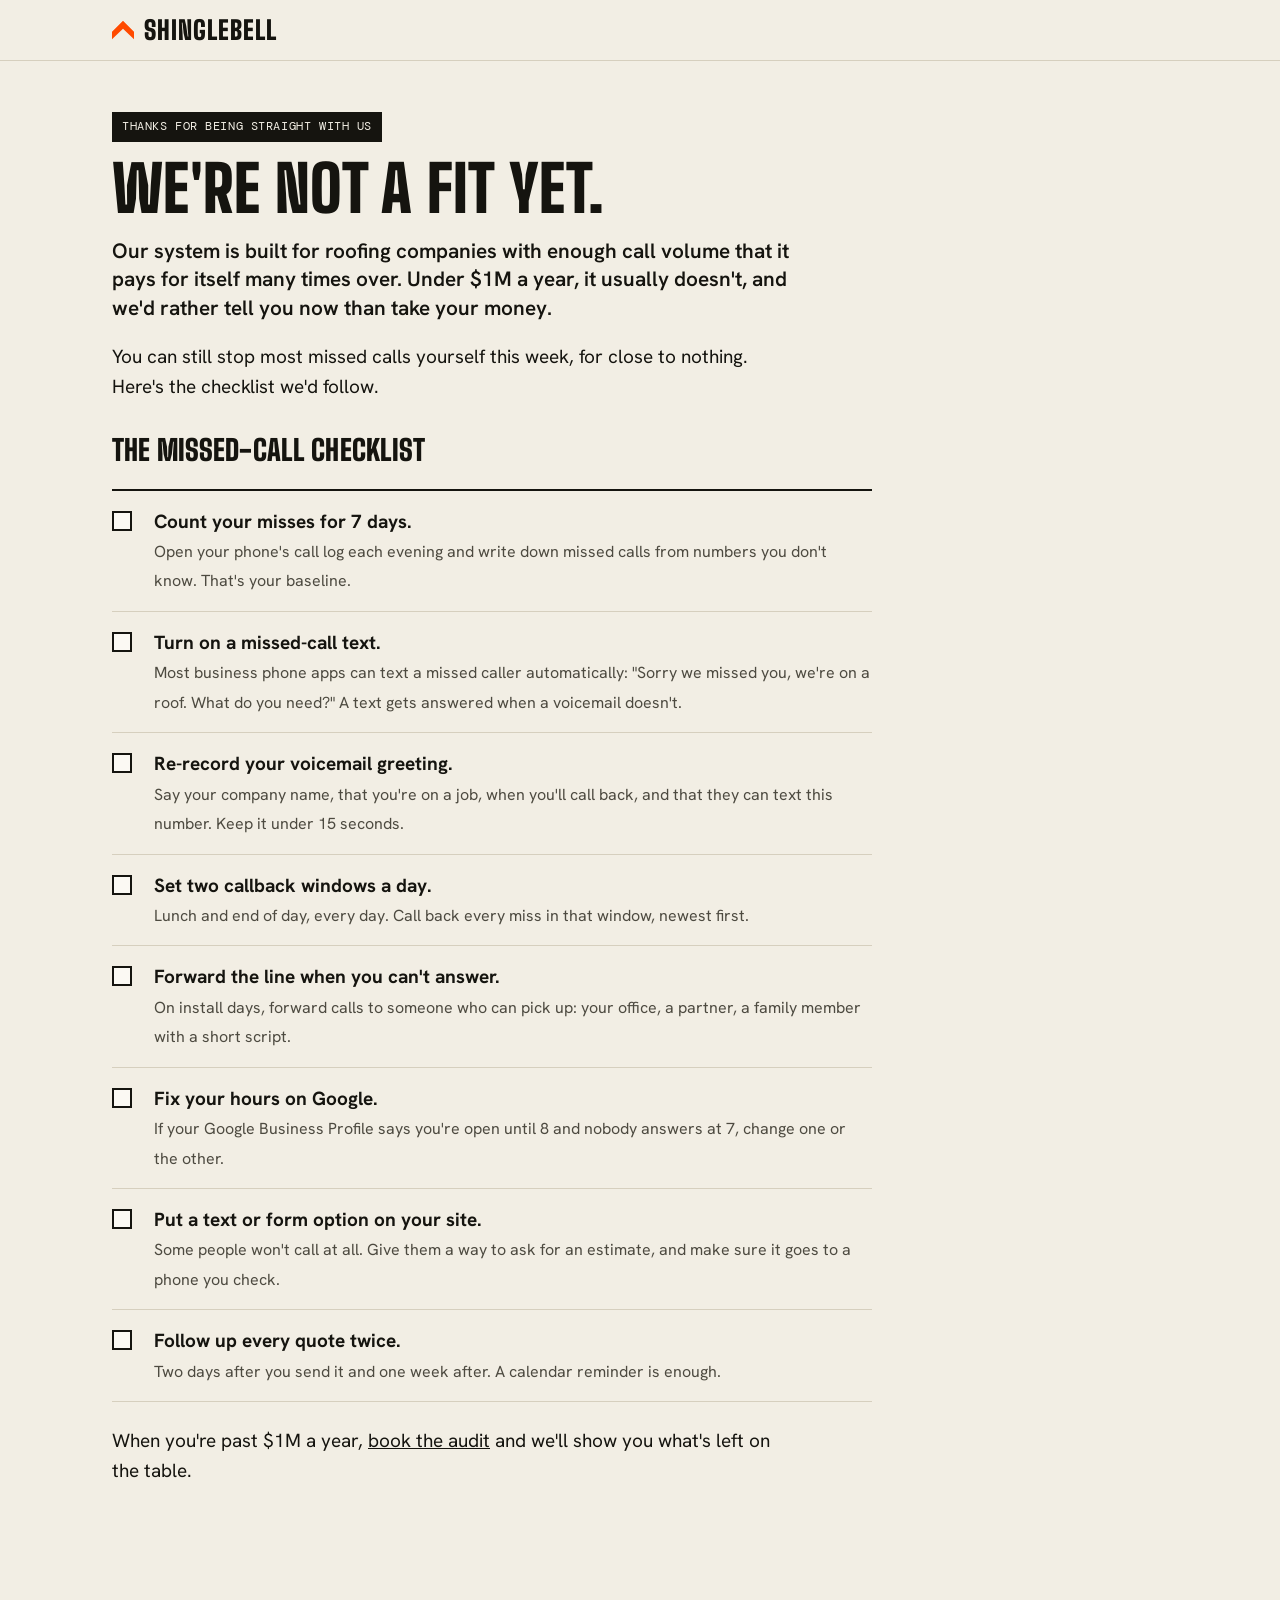
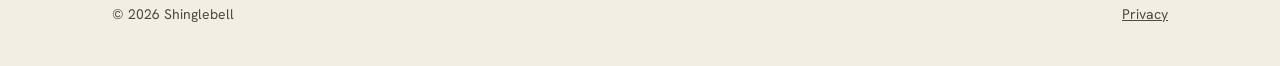
==== not-a-fit.html @ 2c83769a "Shinglebell landing page and dashboard (test link) Co-Authored-By: Claude Fable 5.2 <noreply@anthrop" ====
<!doctype html>
<html lang="en">
<head>
<meta charset="utf-8">
<meta name="viewport" content="width=device-width, initial-scale=1">
<title>Not a fit yet: the free missed-call checklist</title>
<meta name="robots" content="noindex">
<link rel="preconnect" href="https://fonts.googleapis.com">
<link rel="preconnect" href="https://fonts.gstatic.com" crossorigin>
<link href="https://fonts.googleapis.com/css2?family=Big+Shoulders+Display:wght@800;900&family=DM+Mono:wght@400;500&family=Hanken+Grotesk:wght@400;600&display=swap" rel="stylesheet">
<link rel="stylesheet" href="styles.css">
</head>
<body>
<div class="bar"><div class="wrap">
  <a class="mark" href="index.html"><i aria-hidden="true"></i><span data-brand>Shinglebell</span></a>
</div></div>

<main class="plain"><div class="wrap">
  <span class="tag">Thanks for being straight with us</span>
  <h1>We're not a fit yet.</h1>
  <div class="prose">
    <p class="punch">Our system is built for roofing companies with enough call volume that it pays for itself many times over. Under $1M a year, it usually doesn't, and we'd rather tell you now than take your money.</p>
    <p>You can still stop most missed calls yourself this week, for close to nothing. Here's the checklist we'd follow.</p>
  </div>

  <h2>The missed-call checklist</h2>
  <ul class="todo">
    <li><div><b>Count your misses for 7 days.</b><span>Open your phone's call log each evening and write down missed calls from numbers you don't know. That's your baseline.</span></div></li>
    <li><div><b>Turn on a missed-call text.</b><span>Most business phone apps can text a missed caller automatically: "Sorry we missed you, we're on a roof. What do you need?" A text gets answered when a voicemail doesn't.</span></div></li>
    <li><div><b>Re-record your voicemail greeting.</b><span>Say your company name, that you're on a job, when you'll call back, and that they can text this number. Keep it under 15 seconds.</span></div></li>
    <li><div><b>Set two callback windows a day.</b><span>Lunch and end of day, every day. Call back every miss in that window, newest first.</span></div></li>
    <li><div><b>Forward the line when you can't answer.</b><span>On install days, forward calls to someone who can pick up: your office, a partner, a family member with a short script.</span></div></li>
    <li><div><b>Fix your hours on Google.</b><span>If your Google Business Profile says you're open until 8 and nobody answers at 7, change one or the other.</span></div></li>
    <li><div><b>Put a text or form option on your site.</b><span>Some people won't call at all. Give them a way to ask for an estimate, and make sure it goes to a phone you check.</span></div></li>
    <li><div><b>Follow up every quote twice.</b><span>Two days after you send it and one week after. A calendar reminder is enough.</span></div></li>
  </ul>

  <p class="prose">When you're past $1M a year, <a href="index.html">book the audit</a> and we'll show you what's left on the table.</p>
</div></main>

<footer><div class="wrap">
  <span>© <span id="year">2026</span> <span data-brand>Shinglebell</span></span>
  <a href="privacy.html">Privacy</a>
</div></footer>
<script src="config.js"></script>
<script src="app.js"></script>
</body>
</html>
---- styles.css ----
:root {
  --paper: #f2eee4;
  --chalk: #fbf9f3;
  --ink: #15140f;
  --ink-2: #4d4a40;
  --line: #d6cfbe;
  --hivis: #ff4a00;
  --asphalt: #1a1916;
  --asphalt-2: #2a2824;
  --display: "Big Shoulders Display", "Arial Narrow", Impact, sans-serif;
  --body: "Hanken Grotesk", "Helvetica Neue", Arial, sans-serif;
  --mono: "DM Mono", ui-monospace, Menlo, monospace;
  --gutter: 20px;
  --max: 1120px;
  --shingle: url("data:image/svg+xml,%3Csvg xmlns='http://www.w3.org/2000/svg' width='72' height='44'%3E%3Cpath d='M0 .5h72M0 22.5h72M.5 0v22M36.5 22v22' fill='none' stroke='%2315140f' stroke-opacity='.08'/%3E%3C/svg%3E");
}

*,
*::before,
*::after { box-sizing: border-box; }

html { scroll-behavior: smooth; -webkit-text-size-adjust: 100%; }

body {
  margin: 0;
  background: var(--paper);
  color: var(--ink);
  font-family: var(--body);
  font-size: 18px;
  line-height: 1.55;
  overflow-x: hidden;
}

img, svg { max-width: 100%; display: block; }
a { color: inherit; }
p { margin: 0 0 1em; }
h1, h2, h3 { margin: 0; font-family: var(--display); text-transform: uppercase; letter-spacing: 0.005em; line-height: 0.95; }

.wrap { max-width: var(--max); margin: 0 auto; padding: 0 var(--gutter); }

/* ---------- top bar ---------- */
.bar {
  position: sticky; top: 0; z-index: 30;
  background: rgba(242, 238, 228, 0.92);
  backdrop-filter: blur(8px);
  border-bottom: 1px solid var(--line);
}
.bar .wrap { display: flex; align-items: center; justify-content: space-between; height: 60px; }
.mark { display: flex; align-items: center; gap: 10px; text-decoration: none; font-family: var(--display); font-weight: 900; font-size: 26px; letter-spacing: 0.04em; text-transform: uppercase; }
.mark i { width: 22px; height: 22px; background: var(--hivis); clip-path: polygon(50% 8%, 100% 58%, 100% 92%, 50% 44%, 0 92%, 0 58%); }

/* ---------- buttons ---------- */
.btn {
  display: inline-flex; align-items: center; justify-content: center; gap: 10px;
  min-height: 56px; padding: 14px 26px;
  background: var(--hivis); color: var(--ink);
  font-family: var(--display); font-weight: 800; font-size: 22px; letter-spacing: 0.03em; text-transform: uppercase; text-decoration: none;
  border: 2px solid var(--ink); border-radius: 2px;
  box-shadow: 5px 5px 0 var(--ink);
  cursor: pointer;
  transition: transform 0.12s ease, box-shadow 0.12s ease;
}
.btn:hover { transform: translate(-2px, -2px); box-shadow: 7px 7px 0 var(--ink); }
.btn:active { transform: translate(3px, 3px); box-shadow: 2px 2px 0 var(--ink); }
.btn:focus-visible, .pick:focus-visible, a:focus-visible { outline: 3px solid var(--ink); outline-offset: 3px; }
.btn { text-align: center; line-height: 1.05; }
.btn.wide { width: 100%; max-width: 460px; font-size: 21px; padding: 14px 16px; }
.btn.small { min-height: 40px; padding: 6px 14px; font-size: 17px; box-shadow: 3px 3px 0 var(--ink); }
.btn.small:hover { box-shadow: 4px 4px 0 var(--ink); }
.on-dark .btn { border-color: var(--chalk); box-shadow: 5px 5px 0 var(--chalk); }

/* ---------- hero ---------- */
.hero { position: relative; padding: 44px 0 56px; border-bottom: 2px solid var(--ink); }
.hero::before {
  content: ""; position: absolute; inset: 0; background: var(--shingle);
  -webkit-mask-image: linear-gradient(200deg, #000 0%, transparent 62%);
  mask-image: linear-gradient(200deg, #000 0%, transparent 62%);
  pointer-events: none;
}
.hero .wrap { position: relative; display: grid; gap: 40px; }
.tag {
  display: inline-block; margin-bottom: 18px; padding: 6px 10px;
  font-family: var(--mono); font-size: 11.5px; letter-spacing: 0.05em; text-transform: uppercase;
  background: var(--ink); color: var(--paper);
}
h1 { font-weight: 900; font-size: clamp(2.7rem, 11.5vw, 5.6rem); line-height: 0.9; }
h1 em { font-style: normal; background: linear-gradient(transparent 62%, var(--hivis) 62%, var(--hivis) 94%, transparent 94%); }
.lede { margin: 22px 0 28px; max-width: 34em; font-size: 1.12rem; color: var(--ink-2); }
.lede strong { color: var(--ink); }
.fine { margin: 18px 0 0; font-family: var(--mono); font-size: 13px; line-height: 1.5; color: var(--ink-2); }

/* call log illustration */
.log {
  background: var(--chalk); border: 2px solid var(--ink); box-shadow: 8px 8px 0 var(--ink);
  max-width: 420px; width: 100%; justify-self: start;
  transform: rotate(-1.2deg);
}
.log header { display: flex; justify-content: space-between; padding: 10px 14px; border-bottom: 2px solid var(--ink); font-family: var(--mono); font-size: 12px; letter-spacing: 0.08em; text-transform: uppercase; }
.log ol { list-style: none; margin: 0; padding: 0; }
.log li { display: grid; grid-template-columns: 96px 1fr; gap: 12px; align-items: baseline; padding: 12px 14px; border-bottom: 1px dashed var(--line); }
.log time { font-family: var(--mono); font-size: 13px; color: var(--ink-2); }
.log b { display: block; font-family: var(--display); font-size: 22px; font-weight: 800; text-transform: uppercase; line-height: 1; }
.log span { font-size: 14px; color: var(--ink-2); }
.log li.gone { background: var(--hivis); border-bottom: 0; }
.log li.gone time, .log li.gone span { color: var(--ink); }

@keyframes rise { from { opacity: 0; transform: translateY(14px); } to { opacity: 1; transform: none; } }
.hero .rise { animation: rise 0.6s cubic-bezier(0.2, 0.7, 0.2, 1) both; animation-delay: calc(var(--i, 0) * 90ms); }
.log li { animation: rise 0.5s ease both; animation-delay: calc(200ms + var(--i, 0) * 240ms); }

/* ---------- sections ---------- */
section { padding: 64px 0; }
.kicker { display: flex; align-items: center; gap: 12px; margin-bottom: 16px; font-family: var(--mono); font-size: 13px; letter-spacing: 0.08em; text-transform: uppercase; color: var(--ink-2); }
.kicker::before { content: attr(data-n); padding: 2px 7px; background: var(--hivis); color: var(--ink); font-weight: 500; }
h2 { font-weight: 900; font-size: clamp(2.1rem, 8vw, 3.6rem); margin-bottom: 22px; }
h3 { font-weight: 800; font-size: 1.55rem; line-height: 1; margin-bottom: 6px; }
.prose { max-width: 36em; }
.prose .punch { font-size: 1.3rem; font-weight: 600; line-height: 1.35; color: var(--ink); }

.problem { background: var(--chalk); border-bottom: 1px solid var(--line); }

/* audit list */
.checks { list-style: none; margin: 0 0 24px; padding: 0; display: grid; gap: 0; border-top: 2px solid var(--ink); }
.checks li { display: grid; grid-template-columns: 44px 1fr; gap: 12px; padding: 16px 0; border-bottom: 1px solid var(--line); font-size: 1.08rem; }
.checks li::before { content: counter(c, decimal-leading-zero); counter-increment: c; font-family: var(--mono); font-size: 14px; color: var(--hivis); padding-top: 4px; }
.checks { counter-reset: c; }

.steps { display: grid; gap: 14px; margin-top: 36px; }
.step { padding: 20px; background: var(--chalk); border: 2px solid var(--ink); }
.step small { font-family: var(--mono); font-size: 12px; letter-spacing: 0.08em; text-transform: uppercase; color: var(--ink-2); }
.step p { margin: 0; color: var(--ink-2); font-size: 1rem; }

/* the fix */
.fix { background: var(--asphalt); color: var(--chalk); position: relative; }
.fix::before { content: ""; position: absolute; inset: 0; background: var(--shingle); filter: invert(1); opacity: 0.5; pointer-events: none; }
.fix .wrap { position: relative; }
.fix .kicker, .fix .muted { color: #b9b3a3; }
.crew { display: grid; gap: 1px; background: #44413a; border: 1px solid #44413a; margin: 28px 0; }
.crew div { background: var(--asphalt); padding: 20px; }
.crew h3 { color: var(--hivis); }
.crew p { margin: 0; color: #d9d4c6; font-size: 1rem; }
.fix .punch { font-family: var(--display); font-weight: 800; font-size: clamp(1.6rem, 6vw, 2.4rem); text-transform: uppercase; line-height: 1; }

/* guarantee */
.terms { display: grid; gap: 16px; }
.term { background: var(--chalk); border: 2px solid var(--ink); padding: 22px 20px 20px; position: relative; }
.term::before { content: attr(data-n); position: absolute; top: -2px; right: -2px; padding: 2px 9px; background: var(--ink); color: var(--paper); font-family: var(--mono); font-size: 13px; }
.term p { margin: 0; }
.term p + p { margin-top: 0.7em; font-size: 0.95rem; color: var(--ink-2); }

/* proof */
.proof { background: var(--hivis); border-top: 2px solid var(--ink); border-bottom: 2px solid var(--ink); }
.proof .kicker { color: var(--ink); }
.proof .kicker::before { background: var(--ink); color: var(--paper); }
.proof h2 { margin-bottom: 14px; }
.proof p:not(.kicker) { max-width: 34em; font-size: 1.12rem; margin: 0; }

/* faq */
.faq details { border-bottom: 1px solid var(--line); }
.faq details:first-of-type { border-top: 2px solid var(--ink); }
.faq summary { list-style: none; cursor: pointer; display: flex; justify-content: space-between; gap: 16px; padding: 18px 0; font-family: var(--display); font-weight: 800; font-size: 1.5rem; text-transform: uppercase; line-height: 1.05; }
.faq summary::-webkit-details-marker { display: none; }
.faq summary::after { content: "+"; font-family: var(--mono); font-weight: 400; color: var(--hivis); }
.faq details[open] summary::after { content: "–"; }
.faq details p { max-width: 36em; color: var(--ink-2); }

/* booking */
.book { background: var(--asphalt); color: var(--chalk); }
.book .kicker, .book .muted { color: #b9b3a3; }
.book h2 { max-width: 16em; }
.gate { margin-top: 28px; }
.gate legend { padding: 0; margin-bottom: 14px; font-family: var(--mono); font-size: 14px; letter-spacing: 0.06em; text-transform: uppercase; }
.gate fieldset { border: 0; margin: 0; padding: 0; }
.picks { display: grid; grid-template-columns: 1fr 1fr; gap: 10px; max-width: 560px; }
.pick {
  min-height: 60px; padding: 10px 12px;
  background: transparent; color: var(--chalk);
  border: 2px solid var(--chalk); border-radius: 2px;
  font-family: var(--display); font-weight: 800; font-size: 22px; letter-spacing: 0.02em;
  cursor: pointer; transition: background 0.12s, color 0.12s;
}
.pick:hover, .pick[aria-pressed="true"] { background: var(--hivis); color: var(--ink); border-color: var(--hivis); }
.pick:focus-visible { outline-color: var(--hivis); }
.cal { margin-top: 24px; background: var(--chalk); color: var(--ink); border: 2px solid var(--chalk); min-height: 120px; }
.cal[hidden] { display: none; }
.cal .calendly-inline-widget { min-width: 300px; height: 760px; }
.notice { padding: 22px 20px; font-family: var(--mono); font-size: 14px; line-height: 1.6; }
.notice b { color: var(--hivis); }

footer { padding: 28px 0 96px; font-size: 14px; color: var(--ink-2); }
footer .wrap { display: flex; flex-wrap: wrap; gap: 8px 24px; justify-content: space-between; }

/* sticky mobile cta */
.dock { position: fixed; left: 0; right: 0; bottom: 0; z-index: 40; padding: 10px var(--gutter) calc(10px + env(safe-area-inset-bottom)); background: var(--ink); transform: translateY(110%); transition: transform 0.25s ease; }
.dock.show { transform: none; }
.dock .btn { width: 100%; min-height: 50px; font-size: 20px; box-shadow: none; border-color: var(--hivis); }

/* plain pages (not a fit, privacy) */
.plain { padding: 48px 0 72px; }
.plain h1 { font-size: clamp(2.4rem, 9vw, 4rem); margin-bottom: 20px; }
.plain h2 { font-size: 1.8rem; margin: 36px 0 12px; }
.todo { list-style: none; padding: 0; margin: 24px 0; border-top: 2px solid var(--ink); max-width: 40em; }
.todo li { display: grid; grid-template-columns: 30px 1fr; gap: 12px; padding: 16px 0; border-bottom: 1px solid var(--line); }
.todo li::before { content: ""; width: 20px; height: 20px; margin-top: 4px; border: 2px solid var(--ink); background: var(--chalk); }
.todo b { display: block; }
.todo span { color: var(--ink-2); font-size: 1rem; }

@media (min-width: 860px) {
  :root { --gutter: 32px; }
  body { font-size: 19px; }
  .hero { padding: 72px 0 88px; }
  .hero .wrap { grid-template-columns: 1.35fr 0.85fr; align-items: center; gap: 56px; }
  .log { justify-self: end; }
  section { padding: 96px 0; }
  .split { display: grid; grid-template-columns: 0.8fr 1.2fr; gap: 56px; align-items: start; }
  .steps { grid-template-columns: repeat(3, 1fr); }
  .crew { grid-template-columns: repeat(2, 1fr); }
  .crew div:last-child { grid-column: 1 / -1; }
  .terms { grid-template-columns: repeat(3, 1fr); }
  .picks { grid-template-columns: repeat(4, 1fr); max-width: none; }
  .dock { display: none; }
  footer { padding-bottom: 40px; }
}

@media (prefers-reduced-motion: reduce) {
  html { scroll-behavior: auto; }
  .hero .rise, .log li { animation: none; }
  .btn, .dock { transition: none; }
}

@media print { .bar, .dock { display: none; } }
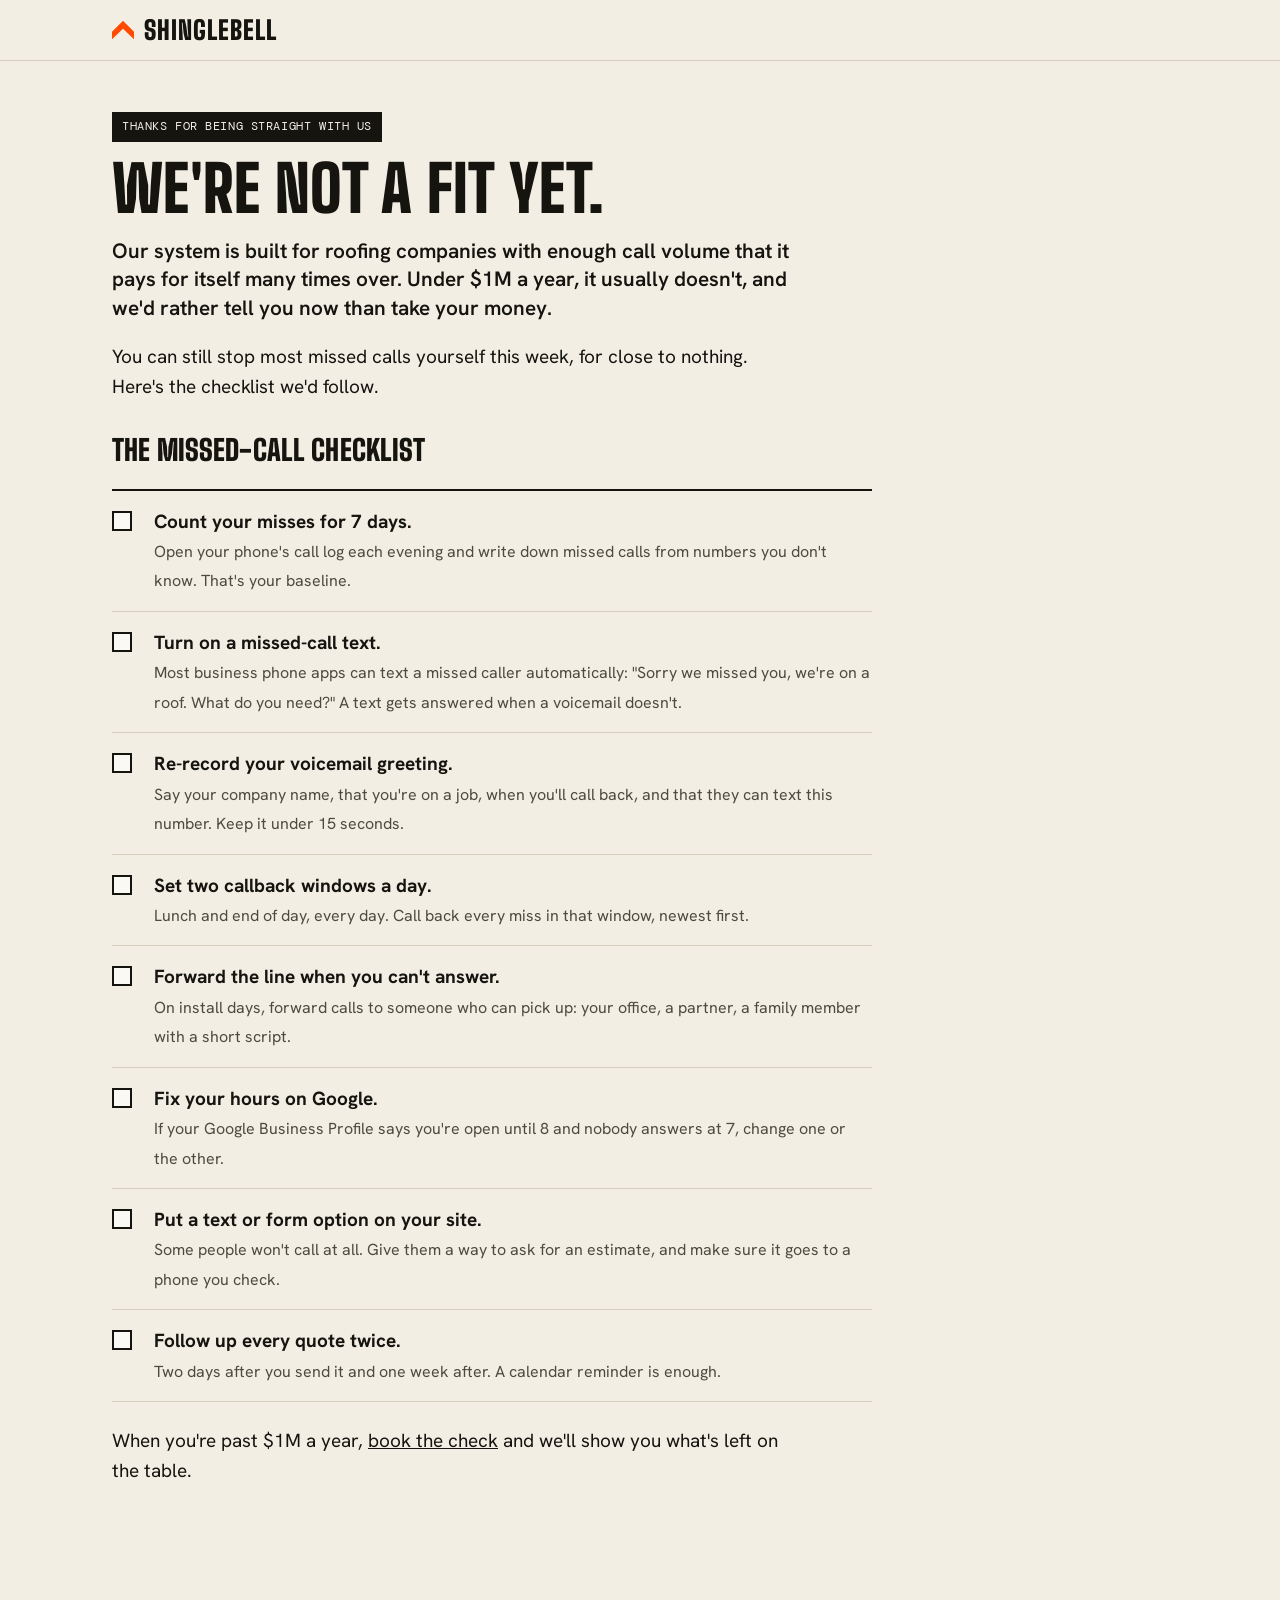
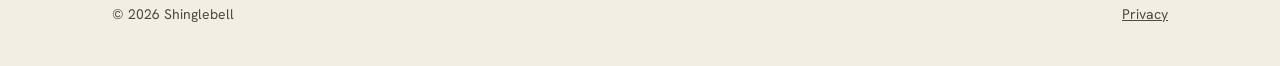
==== commit d3f315bb: "Connect Cal.com booking calendar; rename to Missed-Jobs Check Co-Authored-By: Claude Fable 5.2 <nore" ====
--- a/not-a-fit.html
+++ b/not-a-fit.html
@@ -35,7 +35,7 @@
     <li><div><b>Follow up every quote twice.</b><span>Two days after you send it and one week after. A calendar reminder is enough.</span></div></li>
   </ul>
 
-  <p class="prose">When you're past $1M a year, <a href="index.html">book the audit</a> and we'll show you what's left on the table.</p>
+  <p class="prose">When you're past $1M a year, <a href="index.html">book the check</a> and we'll show you what's left on the table.</p>
 </div></main>
 
 <footer><div class="wrap">
--- a/styles.css
+++ b/styles.css
@@ -119,7 +119,7 @@
 
 .problem { background: var(--chalk); border-bottom: 1px solid var(--line); }
 
-/* audit list */
+/* check list */
 .checks { list-style: none; margin: 0 0 24px; padding: 0; display: grid; gap: 0; border-top: 2px solid var(--ink); }
 .checks li { display: grid; grid-template-columns: 44px 1fr; gap: 12px; padding: 16px 0; border-bottom: 1px solid var(--line); font-size: 1.08rem; }
 .checks li::before { content: counter(c, decimal-leading-zero); counter-increment: c; font-family: var(--mono); font-size: 14px; color: var(--hivis); padding-top: 4px; }
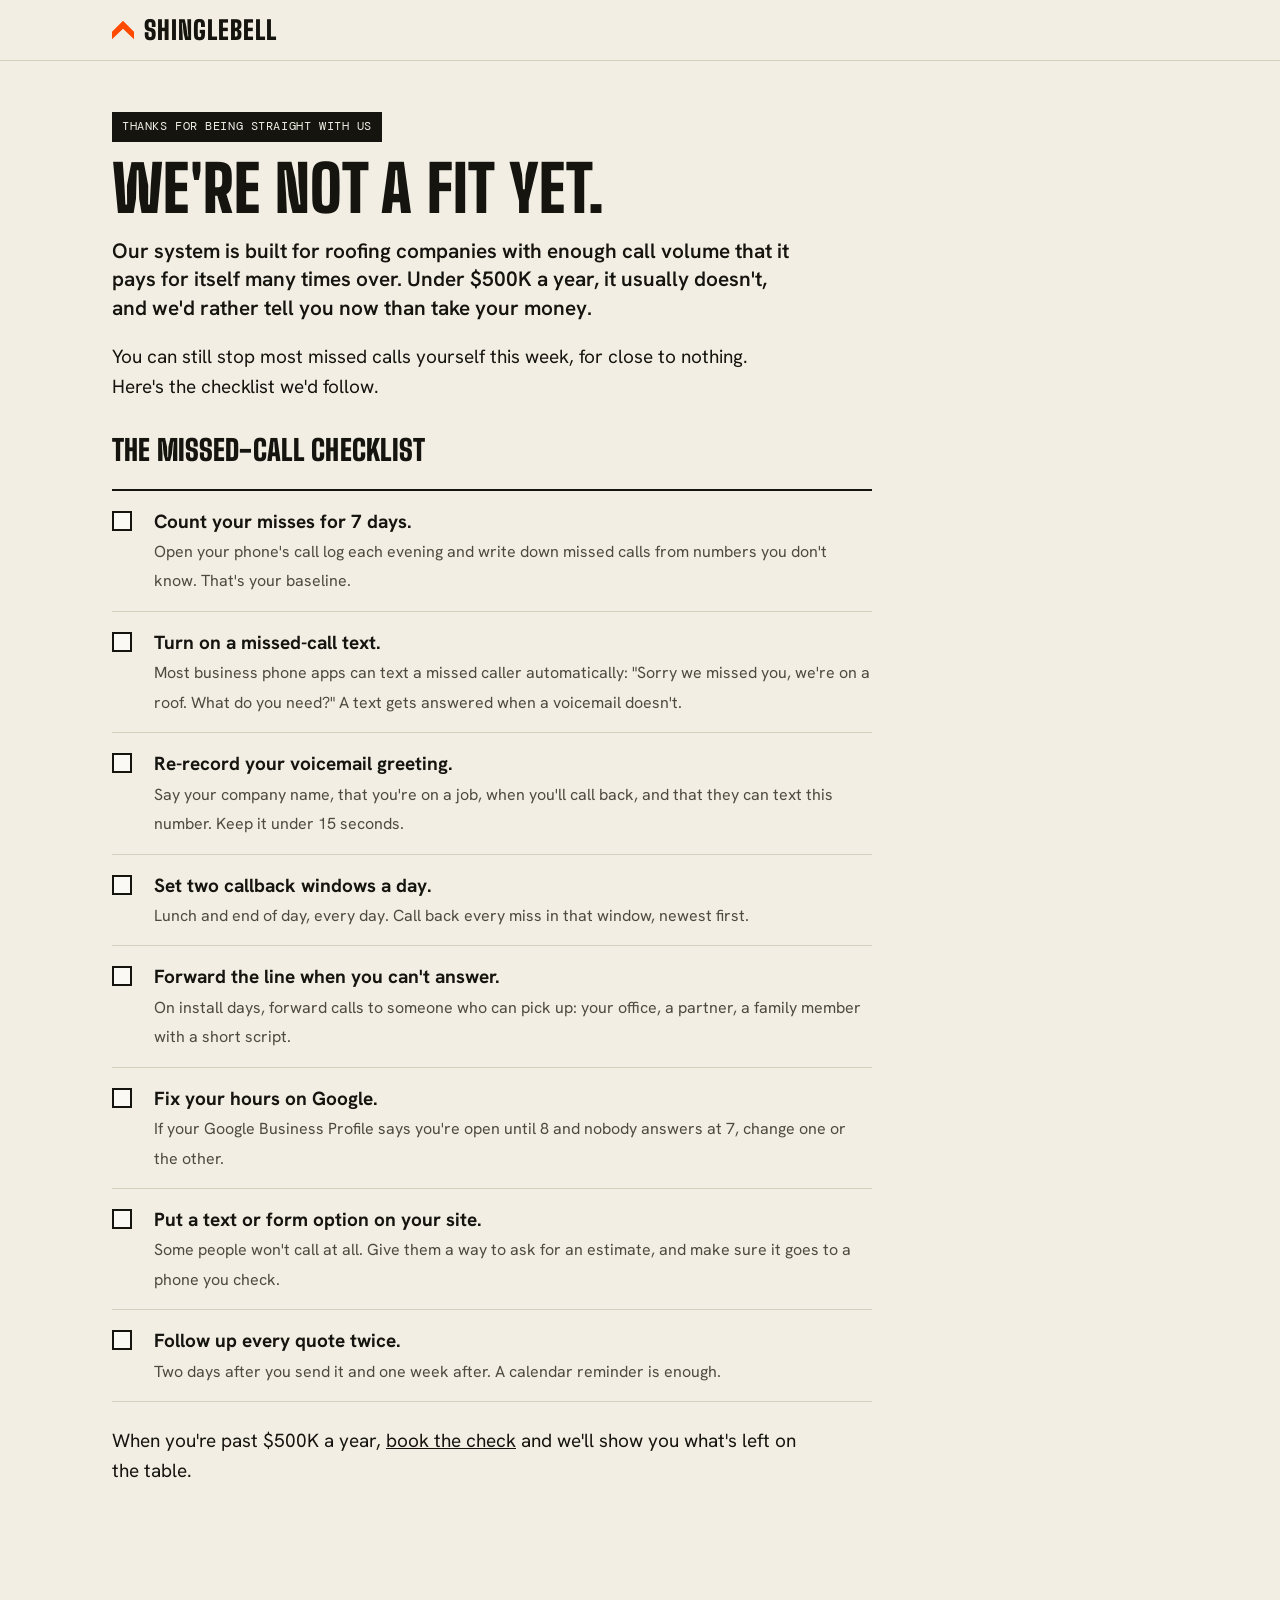
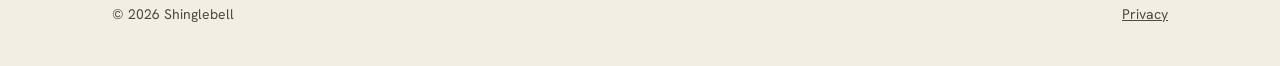
==== commit 6a2d1dbf: "Open the check to roofing companies doing $500K+ a year Co-Authored-By: Claude Opus 5.5 <noreply@ant" ====
--- a/not-a-fit.html
+++ b/not-a-fit.html
@@ -19,7 +19,7 @@
   <span class="tag">Thanks for being straight with us</span>
   <h1>We're not a fit yet.</h1>
   <div class="prose">
-    <p class="punch">Our system is built for roofing companies with enough call volume that it pays for itself many times over. Under $1M a year, it usually doesn't, and we'd rather tell you now than take your money.</p>
+    <p class="punch">Our system is built for roofing companies with enough call volume that it pays for itself many times over. Under $500K a year, it usually doesn't, and we'd rather tell you now than take your money.</p>
     <p>You can still stop most missed calls yourself this week, for close to nothing. Here's the checklist we'd follow.</p>
   </div>
 
@@ -35,7 +35,7 @@
     <li><div><b>Follow up every quote twice.</b><span>Two days after you send it and one week after. A calendar reminder is enough.</span></div></li>
   </ul>
 
-  <p class="prose">When you're past $1M a year, <a href="index.html">book the check</a> and we'll show you what's left on the table.</p>
+  <p class="prose">When you're past $500K a year, <a href="index.html">book the check</a> and we'll show you what's left on the table.</p>
 </div></main>
 
 <footer><div class="wrap">
